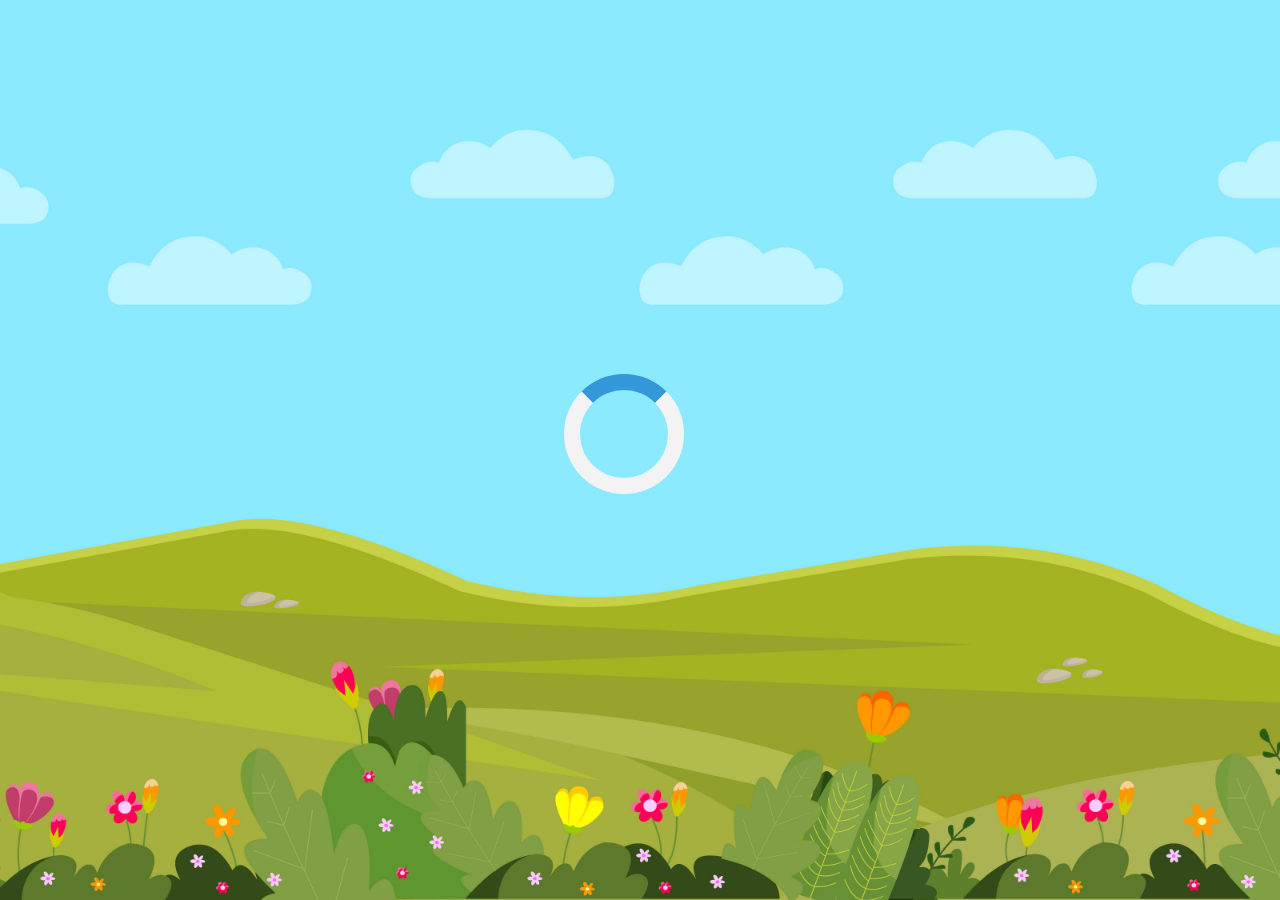
==== assets/index.html @ 02639cf7 "first login setup" ====
<!DOCTYPE html>
<html lang="en">
<head>
	<meta charset="UTF-8">
	<meta name="viewport" content="width=device-width, initial-scale=1.0">
	<title>Rhymes Videos</title>
	<link href="./css/bootstrap.min.css" rel="stylesheet">
	<link rel="stylesheet" href="./css/style.css">
</head>
<body onload="myFunction()" >
<div id="loader"></div>
	<div style="display:none; margin: 0" id="myDiv">
<!-- main window -->


<div class="container-fluid" id="mainWindow">
	<h2 class="text-center pt-1">
		<span class="border-bottom border-5 py-1 border-danger">Rhymes</span>
	</h2>
	<div class="container">
		<div class="row">
			<div class="col-lg-6 py-3">
				<h3 class="text-center">English</h3>
						<ol>
							<li class="mb-2">
								<button style="width:100%;"  class="btn btn-danger" data-bs-toggle="modal" data-bs-target="#hotCrossBuns">
									Hot Cross Buns
								</button>
							</li>
							<li class="mb-2">
								<button style="width:100%;"  class="btn btn-danger" data-bs-toggle="modal" data-bs-target="#iLoveMySchool">
									I Love My School
								</button>
							</li>
							<li class="mb-2">
								<button style="width:100%;"  class="btn btn-danger" data-bs-toggle="modal" data-bs-target="#theItsyBitsySpider">
									The Itsy-Bitsy Spider
								</button>
							</li>
							<li class="mb-2">
								<button style="width:100%;"  class="btn btn-danger" data-bs-toggle="modal" data-bs-target="#shapeSong">
									Shape Song
								</button>
							</li>
							<li class="mb-2">
								<button style="width:100%;"  class="btn btn-danger" data-bs-toggle="modal" data-bs-target="#stampYourFeet">
									Stamp Your Feet
								</button>
							</li>
						<li class="mb-2">
								<button style="width:100%;"  class="btn btn-danger" data-bs-toggle="modal" data-bs-target="#littlePumpkin">
									Little Pumpkin
								</button>
							</li>
							<li class="mb-2">
								<button style="width:100%;"  class="btn btn-danger" data-bs-toggle="modal" data-bs-target="#thisIsTheWay">
									This is the way
								</button>
							</li>
							<li class="mb-2">
								<button style="width:100%;"  class="btn btn-danger" data-bs-toggle="modal" data-bs-target="#modaysChildIsFair">
									Monday's Child Is Fair
								</button>
							</li>
							<li class="mb-2">
								<button style="width:100%;"  class="btn btn-danger" data-bs-toggle="modal" data-bs-target="#heDiddleDiddle">
									He Diddle Diddle
								</button>
							</li>
							<li class="mb-2">
								<button style="width:100%;"  class="btn btn-danger" data-bs-toggle="modal" data-bs-target="#trafficLightSong">
									Traffic Light Song
								</button>
							</li>
							<li class="mb-2">
								<button style="width:100%;"  class="btn btn-danger" data-bs-toggle="modal" data-bs-target="#londonBridge">
									London Bridge
								</button>
							</li>
						</ol>
			</div>
			<div class="col-lg-6 py-3">
				<h3 class="text-center">हिन्दी</h3>
						<ol>
							<li class="mb-2">
								<button style="width:100%;"  class="btn btn-danger" data-bs-toggle="modal" data-bs-target="#chintu">
									चिंटू 
								</button>
							</li>
							<li class="mb-2">
								<button style="width:100%;"  class="btn btn-danger" data-bs-toggle="modal" data-bs-target="#maa">
									माँ 	
								</button>
							</li>
							<li class="mb-2">
								<button style="width:100%;"  class="btn btn-danger" data-bs-toggle="modal" data-bs-target="#billiMosi">
									बिल्ली मौसी 
								</button>
							</li>
							<li class="mb-2">
								<button style="width:100%;"  class="btn btn-danger" data-bs-toggle="modal" data-bs-target="#mummyKiMummyHoTum">
									मम्मी की मम्मी हो तम  
								</button>
							</li>
							<li class="mb-2">
								<button style="width:100%;"  class="btn btn-danger" data-bs-toggle="modal" data-bs-target="#rail">
									रेल 
								</button>
							</li>
							<li class="mb-2">
								<button style="width:100%;"  class="btn btn-danger" data-bs-toggle="modal" data-bs-target="#laalPeeliMotor">
									लाल - पीली मोटर 
								</button>
							</li>
							<li class="mb-2">
								<button style="width:100%;"  class="btn btn-danger" data-bs-toggle="modal" data-bs-target="#chuhiyaRani">
									चुहिया रानी 
								</button>
							</li>
							<li class="mb-2">
								<button style="width:100%;"  class="btn btn-danger" data-bs-toggle="modal" data-bs-target="#hathiAaya">
									हाथी आया 
								</button>
							</li>
							<li class="mb-2">
								<button style="width:100%;"  class="btn btn-danger" data-bs-toggle="modal" data-bs-target="#sadak">
									सड़क 
								</button>
							</li>
							<li class="mb-2">
								<button style="width:100%;"  class="btn btn-danger" data-bs-toggle="modal" data-bs-target="#navHamari">
									नाव हमारी 
								</button>
							</li>
							<li class="mb-2">
								<button style="width:100%;"  class="btn btn-danger" data-bs-toggle="modal" data-bs-target="#ekDalParBaithaBndr">
									एक डाल पर बैठा बन्दर  
								</button>
							</li>
						</ol>
			</div>
		</div>
	</div>
</div>







<!-- modal 1 -->
<div class="modal fade" id="hotCrossBuns" tabindex="-1" aria-labelledby="exampleModalLabel" aria-hidden="true">
  <div class="modal-dialog modal-fullscreen">
    <div class="modal-content">
      <div class="modal-header">
        <h5 class="modal-title" id="exampleModalLabel">Hot Cross Buns</h5>
        <button type="button" class="btn-close" data-bs-dismiss="modal" aria-label="Close"></button>
      </div>
      <div class="modal-body">
				<video width="95%" height="95%" controls>
				  <source src="./assets/video/hot-cross-buns.mp4" type="video/mp4">
				</video> 
      </div>
    </div>
  </div>
</div>


<!-- modal 2 -->
<div class="modal fade" id="iLoveMySchool" tabindex="-1" aria-labelledby="exampleModalLabel" aria-hidden="true">
  <div class="modal-dialog modal-fullscreen">
    <div class="modal-content">
      <div class="modal-header">
        <h5 class="modal-title" id="exampleModalLabel">I Love My School</h5>
        <button type="button" class="btn-close" data-bs-dismiss="modal" aria-label="Close"></button>
      </div>
      <div class="modal-body">
				<video width="95%" height="95%" controls>
				  <source src="./assets/video/ilovemyschool.mp4" type="video/mp4">
				</video> 
      </div>
    </div>
  </div>
</div>

<!-- modal 3 -->
<div class="modal fade" id="stampYourFeet" tabindex="-1" aria-labelledby="exampleModalLabel" aria-hidden="true">
  <div class="modal-dialog modal-fullscreen">
    <div class="modal-content">
      <div class="modal-header">
        <h5 class="modal-title" id="exampleModalLabel">Stamp Your Feet</h5>
        <button type="button" class="btn-close" data-bs-dismiss="modal" aria-label="Close"></button>
      </div>
      <div class="modal-body">
				<video width="95%" height="95%" controls>
				  <source src="./assets/video/stamp-your-feet.mp4" type="video/mp4">
				</video> 
      </div>
    </div>
  </div>
</div>

<!-- modal 4 -->
<div class="modal fade" id="theItsyBitsySpider" tabindex="-1" aria-labelledby="exampleModalLabel" aria-hidden="true">
  <div class="modal-dialog modal-fullscreen">
    <div class="modal-content">
      <div class="modal-header">
        <h5 class="modal-title" id="exampleModalLabel">The Itsy-Bitsy Spider</h5>
        <button type="button" class="btn-close" data-bs-dismiss="modal" aria-label="Close"></button>
      </div>
      <div class="modal-body">
				<video width="95%" height="95%" controls>
				  <source src="./assets/video/the-itsy-bitsy-spider.mp4" type="video/mp4">
				</video> 
      </div>
    </div>
  </div>
</div>


<!-- modal 5 -->
<div class="modal fade" id="shapeSong" tabindex="-1" aria-labelledby="exampleModalLabel" aria-hidden="true">
  <div class="modal-dialog modal-fullscreen">
    <div class="modal-content">
      <div class="modal-header">
        <h5 class="modal-title" id="exampleModalLabel">	Shape Song</h5>
        <button type="button" class="btn-close" data-bs-dismiss="modal" aria-label="Close"></button>
      </div>
      <div class="modal-body">
				<video width="95%" height="95%" controls>
				  <source src="./assets/video/shape-song.mp4" type="video/mp4">
				</video> 
      </div>
    </div>
  </div>
</div>


<!-- modal 6-->
<div class="modal fade" id="littlePumpkin" tabindex="-1" aria-labelledby="exampleModalLabel" aria-hidden="true">
  <div class="modal-dialog modal-fullscreen">
    <div class="modal-content">
      <div class="modal-header">
        <h5 class="modal-title" id="exampleModalLabel">Little Pumpkin</h5>
        <button type="button" class="btn-close" data-bs-dismiss="modal" aria-label="Close"></button>
      </div>
      <div class="modal-body">
				<video width="95%" height="95%" controls>
				  <source src="./assets/video/little-pumpkin.mp4" type="video/mp4">
				</video> 
      </div>
    </div>
  </div>
</div>


<!-- modal 7 -->
<div class="modal fade" id="thisIsTheWay" tabindex="-1" aria-labelledby="exampleModalLabel" aria-hidden="true">
  <div class="modal-dialog modal-fullscreen">
    <div class="modal-content">
      <div class="modal-header">
        <h5 class="modal-title" id="exampleModalLabel">This is the way!</h5>
        <button type="button" class="btn-close" data-bs-dismiss="modal" aria-label="Close"></button>
      </div>
      <div class="modal-body">
				<video width="95%" height="95%" controls>
				  <source src="./assets/video/this-is-the-way.mp4" type="video/mp4">
				</video> 
      </div>
    </div>
  </div>
</div>


<!-- modal 8-->
<div class="modal fade" id="modaysChildIsFair" tabindex="-1" aria-labelledby="exampleModalLabel" aria-hidden="true">
  <div class="modal-dialog modal-fullscreen">
    <div class="modal-content">
      <div class="modal-header">
        <h5 class="modal-title" id="exampleModalLabel">Monday's Child is Fair</h5>
        <button type="button" class="btn-close" data-bs-dismiss="modal" aria-label="Close"></button>
      </div>
      <div class="modal-body">
				<video width="95%" height="95%" controls>
				  <source src="./assets/video/mondays-child.mp4" type="video/mp4">
				</video> 
      </div>
    </div>
  </div>
</div>


<!-- modal 9 -->
<div class="modal fade" id="heDiddleDiddle" tabindex="-1" aria-labelledby="exampleModalLabel" aria-hidden="true">
  <div class="modal-dialog modal-fullscreen">
    <div class="modal-content">
      <div class="modal-header">
        <h5 class="modal-title" id="exampleModalLabel">He Diddle Diddle</h5>
        <button type="button" class="btn-close" data-bs-dismiss="modal" aria-label="Close"></button>
      </div>
      <div class="modal-body">
				<video width="95%" height="95%" controls>
				  <source src="./assets/video/he-diddle-diddle.mp4" type="video/mp4">
				</video> 
      </div>
    </div>
  </div>
</div>


<!-- modal 10-->
<div class="modal fade" id="trafficLightSong" tabindex="-1" aria-labelledby="exampleModalLabel" aria-hidden="true">
  <div class="modal-dialog modal-fullscreen">
    <div class="modal-content">
      <div class="modal-header">
        <h5 class="modal-title" id="exampleModalLabel">Traffic Light Song</h5>
        <button type="button" class="btn-close" data-bs-dismiss="modal" aria-label="Close"></button>
      </div>
      <div class="modal-body">
				<video width="95%" height="95%" controls>
				  <source src="./assets/video/traffic-light-song.mp4" type="video/mp4">
				</video> 
      </div>
    </div>
  </div>
</div>

<!-- modal 11-->
<div class="modal fade" id="londonBridge" tabindex="-1" aria-labelledby="exampleModalLabel" aria-hidden="true">
  <div class="modal-dialog modal-fullscreen">
    <div class="modal-content">
      <div class="modal-header">
        <h5 class="modal-title" id="londonBridge">London Bridge</h5>
        <button type="button" class="btn-close" data-bs-dismiss="modal" aria-label="Close"></button>
      </div>
      <div class="modal-body">
				<video width="95%" height="95%" controls>
				  <source src="./assets/video/london-bridge.mp4" type="video/mp4">
				</video> 
      </div>
    </div>
  </div>
</div>

<!-- modal 12-->
<div class="modal fade" id="chintu" tabindex="-1" aria-labelledby="exampleModalLabel" aria-hidden="true">
  <div class="modal-dialog modal-fullscreen">
    <div class="modal-content">
      <div class="modal-header">
        <h5 class="modal-title" id="exampleModalLabel">चिंटू</h5>
        <button type="button" class="btn-close" data-bs-dismiss="modal" aria-label="Close"></button>
      </div>
      <div class="modal-body">
				<video width="95%" height="95%" controls>
				  <source src="./assets/video/chintu.mp4" type="video/mp4">
				</video> 
      </div>
    </div>
  </div>
</div>

<!-- modal 13-->
<div class="modal fade" id="maa" tabindex="-1" aria-labelledby="exampleModalLabel" aria-hidden="true">
  <div class="modal-dialog modal-fullscreen">
    <div class="modal-content">
      <div class="modal-header">
        <h5 class="modal-title" id="exampleModalLabel">माँ</h5>
        <button type="button" class="btn-close" data-bs-dismiss="modal" aria-label="Close"></button>
      </div>
      <div class="modal-body">
				<video width="95%" height="95%" controls>
				  <source src="./assets/video/maa.mp4" type="video/mp4">
				</video> 
      </div>
    </div>
  </div>
</div>

<!-- modal 13-->
<div class="modal fade" id="billiMosi" tabindex="-1" aria-labelledby="exampleModalLabel" aria-hidden="true">
  <div class="modal-dialog modal-fullscreen">
    <div class="modal-content">
      <div class="modal-header">
        <h5 class="modal-title" id="billiMosi">बिल्ली मौसी </h5>
        <button type="button" class="btn-close" data-bs-dismiss="modal" aria-label="Close"></button>
      </div>
      <div class="modal-body">
				<video width="95%" height="95%" controls>
				  <source src="./assets/video/billi-mosi.mp4" type="video/mp4">
				</video> 
      </div>
    </div>
  </div>
</div>
<!-- modal 14-->
<div class="modal fade" id="mummyKiMummyHoTum" tabindex="-1" aria-labelledby="exampleModalLabel" aria-hidden="true">
  <div class="modal-dialog modal-fullscreen">
    <div class="modal-content">
      <div class="modal-header">
        <h5 class="modal-title" id="mummyKiMummyHoTum">मम्मी की मम्मी हो तम</h5>
        <button type="button" class="btn-close" data-bs-dismiss="modal" aria-label="Close"></button>
      </div>
      <div class="modal-body">
				<video width="95%" height="95%" controls>
				  <source src="./assets/video/mummy-ki-mummy-ho-tum.mp4" type="video/mp4">
				</video> 
      </div>
    </div>
  </div>
</div>

<!-- modal 15-->
<div class="modal fade" id="rail" tabindex="-1" aria-labelledby="exampleModalLabel" aria-hidden="true">
  <div class="modal-dialog modal-fullscreen">
    <div class="modal-content">
      <div class="modal-header">
        <h5 class="modal-title" id="rail">रेल</h5>
        <button type="button" class="btn-close" data-bs-dismiss="modal" aria-label="Close"></button>
      </div>
      <div class="modal-body">
				<video width="95%" height="95%" controls>
				  <source src="./assets/video/rail.mp4" type="video/mp4">
				</video> 
      </div>
    </div>
  </div>
</div>

<!-- modal 15-->
<div class="modal fade" id="laalPeeliMotor" tabindex="-1" aria-labelledby="exampleModalLabel" aria-hidden="true">
  <div class="modal-dialog modal-fullscreen">
    <div class="modal-content">
      <div class="modal-header">
        <h5 class="modal-title" id="laalPeeliMotor">लाल - पीली मोटर</h5>
        <button type="button" class="btn-close" data-bs-dismiss="modal" aria-label="Close"></button>
      </div>
      <div class="modal-body">
				<video width="95%" height="95%" controls>
				  <source src="./assets/video/laal-peeli-motor.mp4" type="video/mp4">
				</video> 
      </div>
    </div>
  </div>
</div>

<!-- modal 16-->
<div class="modal fade" id="chuhiyaRani" tabindex="-1" aria-labelledby="exampleModalLabel" aria-hidden="true">
  <div class="modal-dialog modal-fullscreen">
    <div class="modal-content">
      <div class="modal-header">
        <h5 class="modal-title" id="chuhiyaRani">चुहिया रानी</h5>
        <button type="button" class="btn-close" data-bs-dismiss="modal" aria-label="Close"></button>
      </div>
      <div class="modal-body">
				<video width="95%" height="95%" controls>
				  <source src="./assets/video/chuhiya-rani.mp4" type="video/mp4">
				</video> 
      </div>
    </div>
  </div>
</div>

<!-- modal 17-->
<div class="modal fade" id="hathiAaya" tabindex="-1" aria-labelledby="exampleModalLabel" aria-hidden="true">
  <div class="modal-dialog modal-fullscreen">
    <div class="modal-content">
      <div class="modal-header">
        <h5 class="modal-title" id="hathiAaya">हाथी आया </h5>
        <button type="button" class="btn-close" data-bs-dismiss="modal" aria-label="Close"></button>
      </div>
      <div class="modal-body">
				<video width="95%" height="95%" controls>
				  <source src="./assets/video/hathi-aaya.mp4" type="video/mp4">
				</video> 
      </div>
    </div>
  </div>
</div>

<!-- modal 17-->
<div class="modal fade" id="sadak" tabindex="-1" aria-labelledby="exampleModalLabel" aria-hidden="true">
  <div class="modal-dialog modal-fullscreen">
    <div class="modal-content">
      <div class="modal-header">
        <h5 class="modal-title" id="sadak">सड़क</h5>
        <button type="button" class="btn-close" data-bs-dismiss="modal" aria-label="Close"></button>
      </div>
      <div class="modal-body">
				<video width="95%" height="95%" controls>
				  <source src="./assets/video/sadak.mp4" type="video/mp4">
				</video> 
      </div>
    </div>
  </div>
</div>
<!-- modal 18-->
<div class="modal fade" id="navHamari" tabindex="-1" aria-labelledby="exampleModalLabel" aria-hidden="true">
  <div class="modal-dialog modal-fullscreen">
    <div class="modal-content">
      <div class="modal-header">
        <h5 class="modal-title" id="navHamari">नाव हमारी</h5>
        <button type="button" class="btn-close" data-bs-dismiss="modal" aria-label="Close"></button>
      </div>
      <div class="modal-body">
				<video width="95%" height="95%" controls>
				  <source src="./assets/video/nav-hamari.mp4" type="video/mp4">
				</video> 
      </div>
    </div>
  </div>
</div>

<!-- modal 18-->
<div class="modal fade" id="ekDalParBaithaBndr" tabindex="-1" aria-labelledby="exampleModalLabel" aria-hidden="true">
  <div class="modal-dialog modal-fullscreen">
    <div class="modal-content">
      <div class="modal-header">
        <h5 class="modal-title" id="ekDalParBaithaBndr">एक डाल पर बैठा बन्दर  </h5>
        <button type="button" class="btn-close" data-bs-dismiss="modal" aria-label="Close"></button>
      </div>
      <div class="modal-body">
				<video width="95%" height="95%" controls>
				  <source src="./assets/video/ek-dal-par-baitha-bandar.mp4" type="video/mp4">
				</video> 
      </div>
    </div>
  </div>
</div>

	</div>
<img src="./assets/img/logo.png" alt="" width="150px;"  id="logo">
<script>
	var myVar;

	function myFunction() {
	  myVar = setTimeout(showPage, 2000);
	}

	function showPage() {
	  document.getElementById("loader").style.display = "none";
	  document.getElementById("myDiv").style.display = "block";
	}
</script>
<script src="./js/bootstrap.bundle.min.js"></script>
<script src="./js/script.js"></script>
</body>
</html>
---- assets/css/style.css ----
body{
	/*background-image: linear-gradient(0deg, #D9AFD9 0%, #97D9E1 100%);*/
	background-image: url('../img/banner.jpg');
	background-color: #D9AFD9;
	background-position: center;
	background-size: cover;
	background-repeat: no-repeat;
	height: 100vh;
	background-attachment: fixed;
}

ol li{
	color: white;
}
.btn {
	letter-spacing: 1px;
}
#logo{
	position: absolute;
	top: 0;
}
.form-control,
.input-group-text{
	background-color: transparent !important;
}
#login{
	height: 80vh
}
.form-control:focus{
	border:none; 
}
#loginBox{
	box-shadow: rgba(0, 0, 0, 0.25) 0px 54px 55px, rgba(0, 0, 0, 0.12) 0px -12px 30px, rgba(0, 0, 0, 0.12) 0px 4px 6px, rgba(0, 0, 0, 0.17) 0px 12px 13px, rgba(0, 0, 0, 0.09) 0px -3px 5px;
}

/*/* Center the loader */
#loader {
  position: absolute;
  left: 50%;
  top: 50%;
  z-index: 1;
  width: 120px;
  height: 120px;
  margin: -76px 0 0 -76px;
  border: 16px solid #f3f3f3;
  border-radius: 50%;
  border-top: 16px solid #3498db;
  -webkit-animation: spin 2s linear infinite;
  animation: spin 2s linear infinite;
}

@-webkit-keyframes spin {
  0% { -webkit-transform: rotate(0deg); }
  100% { -webkit-transform: rotate(360deg); }
}

@keyframes spin {
  0% { transform: rotate(0deg); }
  100% { transform: rotate(360deg); }
}


#myDiv {
  display: none;
  text-align: center;
}*/
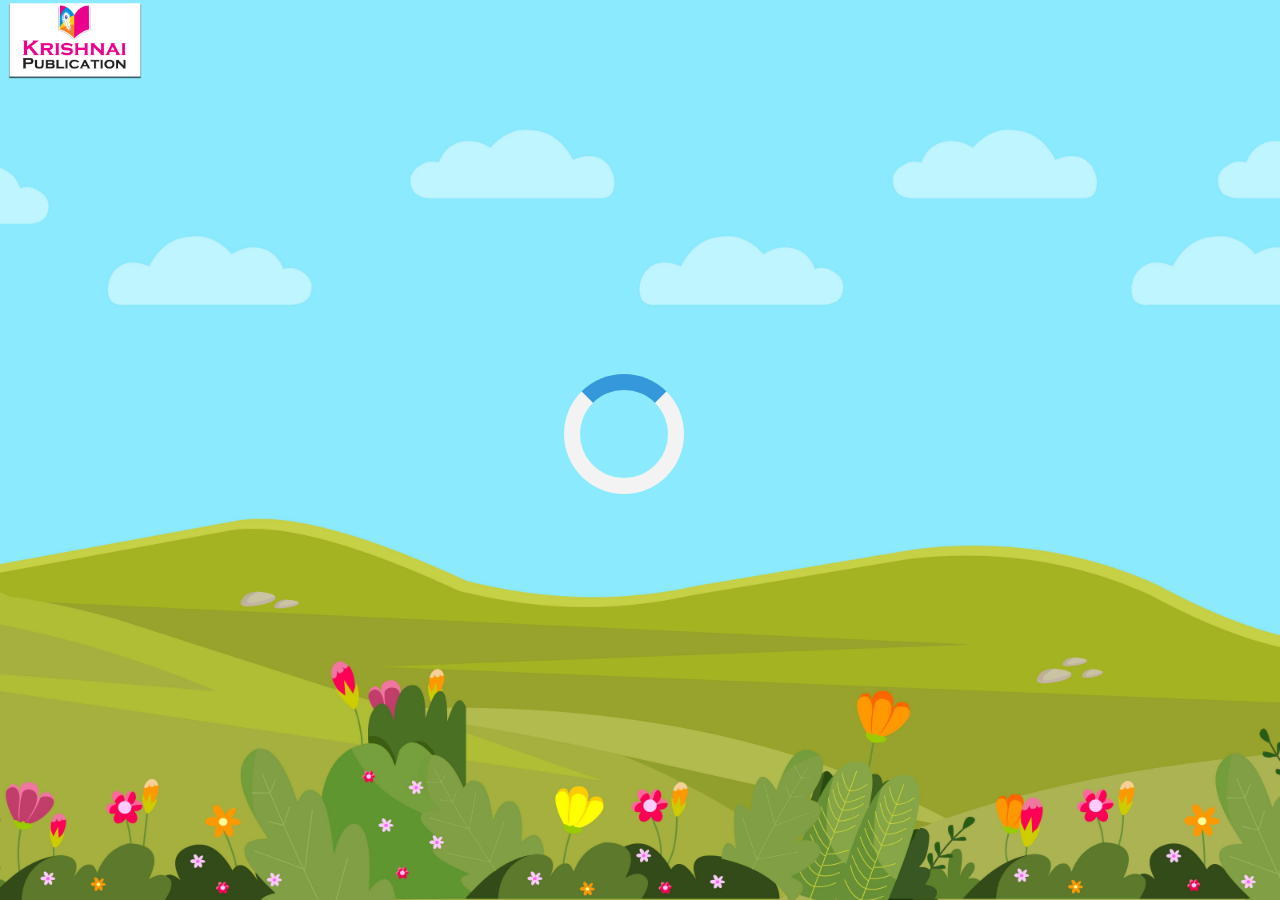
==== commit bc9b3496: "update video link" ====
--- a/assets/index.html
+++ b/assets/index.html
@@ -159,7 +159,7 @@
       </div>
       <div class="modal-body">
 				<video width="95%" height="95%" controls>
-				  <source src="./assets/video/hot-cross-buns.mp4" type="video/mp4">
+				  <source src="./video/hot-cross-buns.mp4" type="video/mp4">
 				</video> 
       </div>
     </div>
@@ -177,7 +177,7 @@
       </div>
       <div class="modal-body">
 				<video width="95%" height="95%" controls>
-				  <source src="./assets/video/ilovemyschool.mp4" type="video/mp4">
+				  <source src="./video/ilovemyschool.mp4" type="video/mp4">
 				</video> 
       </div>
     </div>
@@ -194,7 +194,7 @@
       </div>
       <div class="modal-body">
 				<video width="95%" height="95%" controls>
-				  <source src="./assets/video/stamp-your-feet.mp4" type="video/mp4">
+				  <source src="./video/stamp-your-feet.mp4" type="video/mp4">
 				</video> 
       </div>
     </div>
@@ -211,7 +211,7 @@
       </div>
       <div class="modal-body">
 				<video width="95%" height="95%" controls>
-				  <source src="./assets/video/the-itsy-bitsy-spider.mp4" type="video/mp4">
+				  <source src="./video/the-itsy-bitsy-spider.mp4" type="video/mp4">
 				</video> 
       </div>
     </div>
@@ -229,7 +229,7 @@
       </div>
       <div class="modal-body">
 				<video width="95%" height="95%" controls>
-				  <source src="./assets/video/shape-song.mp4" type="video/mp4">
+				  <source src="./video/shape-song.mp4" type="video/mp4">
 				</video> 
       </div>
     </div>
@@ -247,7 +247,7 @@
       </div>
       <div class="modal-body">
 				<video width="95%" height="95%" controls>
-				  <source src="./assets/video/little-pumpkin.mp4" type="video/mp4">
+				  <source src="./video/little-pumpkin.mp4" type="video/mp4">
 				</video> 
       </div>
     </div>
@@ -265,7 +265,7 @@
       </div>
       <div class="modal-body">
 				<video width="95%" height="95%" controls>
-				  <source src="./assets/video/this-is-the-way.mp4" type="video/mp4">
+				  <source src="./video/this-is-the-way.mp4" type="video/mp4">
 				</video> 
       </div>
     </div>
@@ -283,7 +283,7 @@
       </div>
       <div class="modal-body">
 				<video width="95%" height="95%" controls>
-				  <source src="./assets/video/mondays-child.mp4" type="video/mp4">
+				  <source src="./video/mondays-child.mp4" type="video/mp4">
 				</video> 
       </div>
     </div>
@@ -301,7 +301,7 @@
       </div>
       <div class="modal-body">
 				<video width="95%" height="95%" controls>
-				  <source src="./assets/video/he-diddle-diddle.mp4" type="video/mp4">
+				  <source src="./video/he-diddle-diddle.mp4" type="video/mp4">
 				</video> 
       </div>
     </div>
@@ -319,7 +319,7 @@
       </div>
       <div class="modal-body">
 				<video width="95%" height="95%" controls>
-				  <source src="./assets/video/traffic-light-song.mp4" type="video/mp4">
+				  <source src="./video/traffic-light-song.mp4" type="video/mp4">
 				</video> 
       </div>
     </div>
@@ -336,7 +336,7 @@
       </div>
       <div class="modal-body">
 				<video width="95%" height="95%" controls>
-				  <source src="./assets/video/london-bridge.mp4" type="video/mp4">
+				  <source src="./video/london-bridge.mp4" type="video/mp4">
 				</video> 
       </div>
     </div>
@@ -353,7 +353,7 @@
       </div>
       <div class="modal-body">
 				<video width="95%" height="95%" controls>
-				  <source src="./assets/video/chintu.mp4" type="video/mp4">
+				  <source src="./video/chintu.mp4" type="video/mp4">
 				</video> 
       </div>
     </div>
@@ -370,7 +370,7 @@
       </div>
       <div class="modal-body">
 				<video width="95%" height="95%" controls>
-				  <source src="./assets/video/maa.mp4" type="video/mp4">
+				  <source src="./video/maa.mp4" type="video/mp4">
 				</video> 
       </div>
     </div>
@@ -387,7 +387,7 @@
       </div>
       <div class="modal-body">
 				<video width="95%" height="95%" controls>
-				  <source src="./assets/video/billi-mosi.mp4" type="video/mp4">
+				  <source src="./video/billi-mosi.mp4" type="video/mp4">
 				</video> 
       </div>
     </div>
@@ -403,7 +403,7 @@
       </div>
       <div class="modal-body">
 				<video width="95%" height="95%" controls>
-				  <source src="./assets/video/mummy-ki-mummy-ho-tum.mp4" type="video/mp4">
+				  <source src="./video/mummy-ki-mummy-ho-tum.mp4" type="video/mp4">
 				</video> 
       </div>
     </div>
@@ -420,7 +420,7 @@
       </div>
       <div class="modal-body">
 				<video width="95%" height="95%" controls>
-				  <source src="./assets/video/rail.mp4" type="video/mp4">
+				  <source src="./video/rail.mp4" type="video/mp4">
 				</video> 
       </div>
     </div>
@@ -437,7 +437,7 @@
       </div>
       <div class="modal-body">
 				<video width="95%" height="95%" controls>
-				  <source src="./assets/video/laal-peeli-motor.mp4" type="video/mp4">
+				  <source src="./video/laal-peeli-motor.mp4" type="video/mp4">
 				</video> 
       </div>
     </div>
@@ -454,7 +454,7 @@
       </div>
       <div class="modal-body">
 				<video width="95%" height="95%" controls>
-				  <source src="./assets/video/chuhiya-rani.mp4" type="video/mp4">
+				  <source src="./video/chuhiya-rani.mp4" type="video/mp4">
 				</video> 
       </div>
     </div>
@@ -471,7 +471,7 @@
       </div>
       <div class="modal-body">
 				<video width="95%" height="95%" controls>
-				  <source src="./assets/video/hathi-aaya.mp4" type="video/mp4">
+				  <source src="./video/hathi-aaya.mp4" type="video/mp4">
 				</video> 
       </div>
     </div>
@@ -488,7 +488,7 @@
       </div>
       <div class="modal-body">
 				<video width="95%" height="95%" controls>
-				  <source src="./assets/video/sadak.mp4" type="video/mp4">
+				  <source src="./video/sadak.mp4" type="video/mp4">
 				</video> 
       </div>
     </div>
@@ -504,7 +504,7 @@
       </div>
       <div class="modal-body">
 				<video width="95%" height="95%" controls>
-				  <source src="./assets/video/nav-hamari.mp4" type="video/mp4">
+				  <source src="./video/nav-hamari.mp4" type="video/mp4">
 				</video> 
       </div>
     </div>
@@ -521,7 +521,7 @@
       </div>
       <div class="modal-body">
 				<video width="95%" height="95%" controls>
-				  <source src="./assets/video/ek-dal-par-baitha-bandar.mp4" type="video/mp4">
+				  <source src="./video/ek-dal-par-baitha-bandar.mp4" type="video/mp4">
 				</video> 
       </div>
     </div>
@@ -529,7 +529,7 @@
 </div>
 
 	</div>
-<img src="./assets/img/logo.png" alt="" width="150px;"  id="logo">
+<img src="./img/logo.png" alt="" width="150px;"  id="logo">
 <script>
 	var myVar;
 
